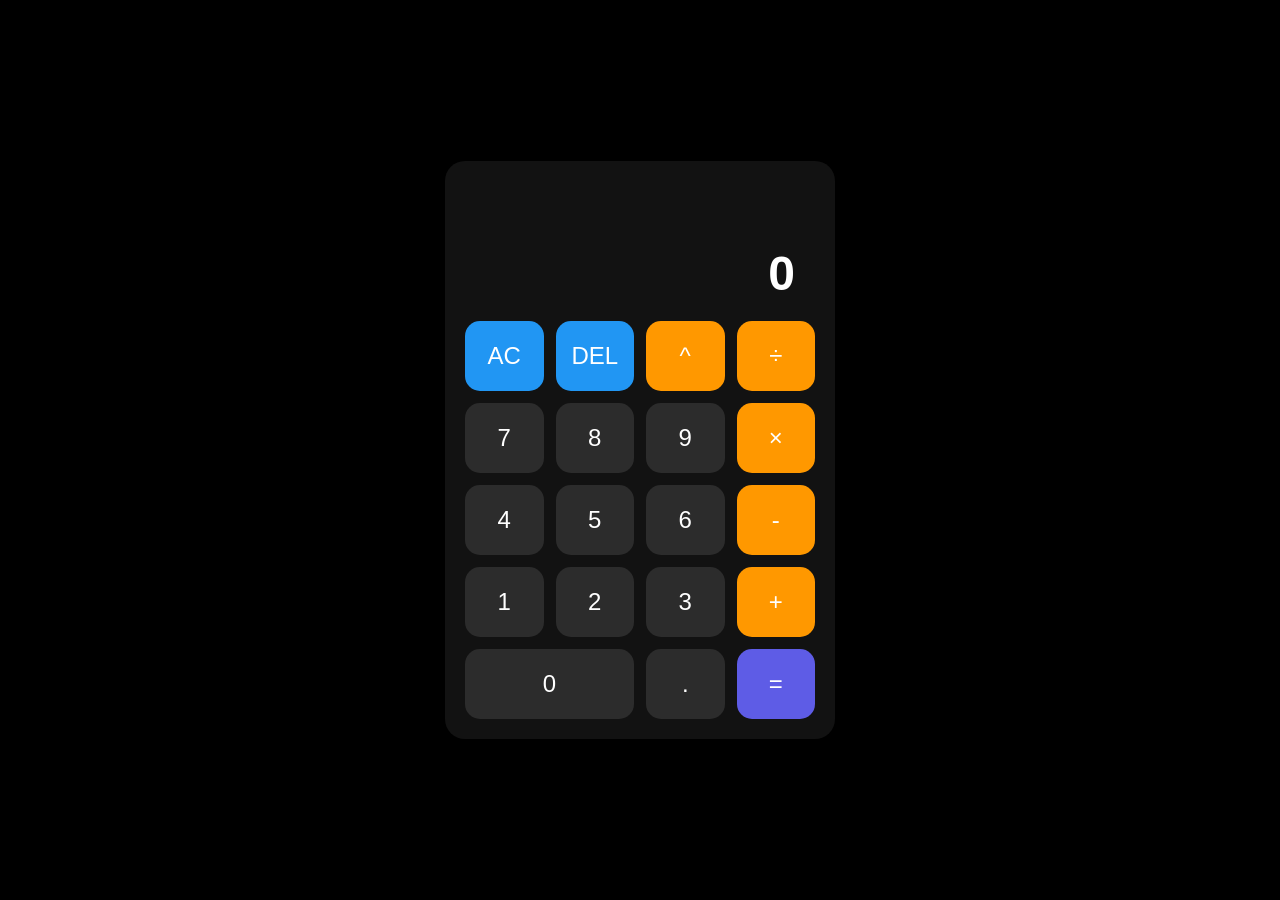
==== index.html @ daede80c "se mejoro el diseño para mobile" ====
<!doctype html>
<html lang="es">
  <head>
    <meta charset="UTF-8" />
    <meta name="viewport" content="width=device-width, initial-scale=1.0" />
    <title>Calculadora PWA</title>
    <link rel="stylesheet" href="/assets/style.css" />
    <!-- Iconos para android -->
    <link rel="manifest" href="manifest.json" />
    <!-- Icono para IOS -->
    <link rel="apple-touch-icon" type="image/png" href="/assets/icons/ios_180.png" />
    <!-- Icono para WEB -->
    <link rel="shortcut icon" type="image/png" href="/assets/icons/favicon.png" />
    <!-- add to homescreen for ios -->
    <meta name="mobile-web-app-capable" content="yes" />
    <meta name="apple-mobile-web-app-title" content="Calculator" />
    <meta name="apple-mobile-web-app-status-bar-style" content="black" />
    <meta name="theme-color" content="#121212" />
  </head>
  <body>
    <div class="calculator">
      <div class="display">
        <div id="history"></div>
        <div id="result">0</div>
      </div>
      <div class="buttons">
        <button class="btn btn-blue" onclick="clearDisplay()">AC</button>
        <button class="btn btn-blue" onclick="deleteLast()">DEL</button>
        <button class="btn btn-orange" onclick="appendOperator('**')">^</button>
        <button class="btn btn-orange" onclick="appendOperator('/')">÷</button>

        <button class="btn" onclick="appendNumber('7')">7</button>
        <button class="btn" onclick="appendNumber('8')">8</button>
        <button class="btn" onclick="appendNumber('9')">9</button>
        <button class="btn btn-orange" onclick="appendOperator('*')">×</button>

        <button class="btn" onclick="appendNumber('4')">4</button>
        <button class="btn" onclick="appendNumber('5')">5</button>
        <button class="btn" onclick="appendNumber('6')">6</button>
        <button class="btn btn-orange" onclick="appendOperator('-')">-</button>

        <button class="btn" onclick="appendNumber('1')">1</button>
        <button class="btn" onclick="appendNumber('2')">2</button>
        <button class="btn" onclick="appendNumber('3')">3</button>
        <button class="btn btn-orange" onclick="appendOperator('+')">+</button>

        <button class="btn btn-zero" onclick="appendNumber('0')">0</button>
        <button class="btn" onclick="appendNumber('.')">.</button>
        <button class="btn btn-purple" onclick="calculate()">=</button>
      </div>
    </div>

    <script src="/assets/script.js"></script>
    <script>
      if ("serviceWorker" in navigator) {
        navigator.serviceWorker.register("sw.js");
      }
    </script>
  </body>
</html>
---- assets/style.css ----
body {
    background-color: #000;
    display: flex;
    justify-content: center;
    align-items: center;
    height: 100vh;
    margin: 0;
    font-family: Arial, sans-serif;
}

.calculator {
    width: 350px;
    background-color: #000;
    padding: 20px;
    border-radius: 20px;
}

.display {
    text-align: right;
    padding: 20px;
    color: white;
    min-height: 100px;
    display: flex;
    flex-direction: column;
    justify-content: flex-end;
}

#history {
    font-size: 1.2rem;
    color: #888;
    margin-bottom: 5px;
    height: 1.5em;
}

#result {
    font-size: 3rem;
    font-weight: bold;
    overflow-x: auto;
}

.buttons {
    display: grid;
    grid-template-columns: repeat(4, 1fr);
    gap: 12px;
}

.btn {
    height: 70px;
    border: none;
    border-radius: 15px; /* Estilo primeras imágenes */
    font-size: 1.5rem;
    cursor: pointer;
    background-color: #2c2c2c;
    color: white;
    transition: filter 0.2s;
}

.btn:active {
    filter: brightness(1.5);
}

/* Colores de la tercera imagen */
.btn-blue { background-color: #2196F3; }
.btn-orange { background-color: #FF9800; }
.btn-purple { background-color: #5E5CE6; }

.btn-zero {
    grid-column: span 2;
}

@media (min-width: 900px) {
    
    body {
      background-color: #000;
      display: flex;
      justify-content: center;
      align-items: center;
      height: 100vh;
      margin: 0;
      font-family: Arial, sans-serif;
    }
    
    .calculator {
      width: 350px;
      background-color: #121212;
      padding: 20px;
      border-radius: 20px;
  }
}
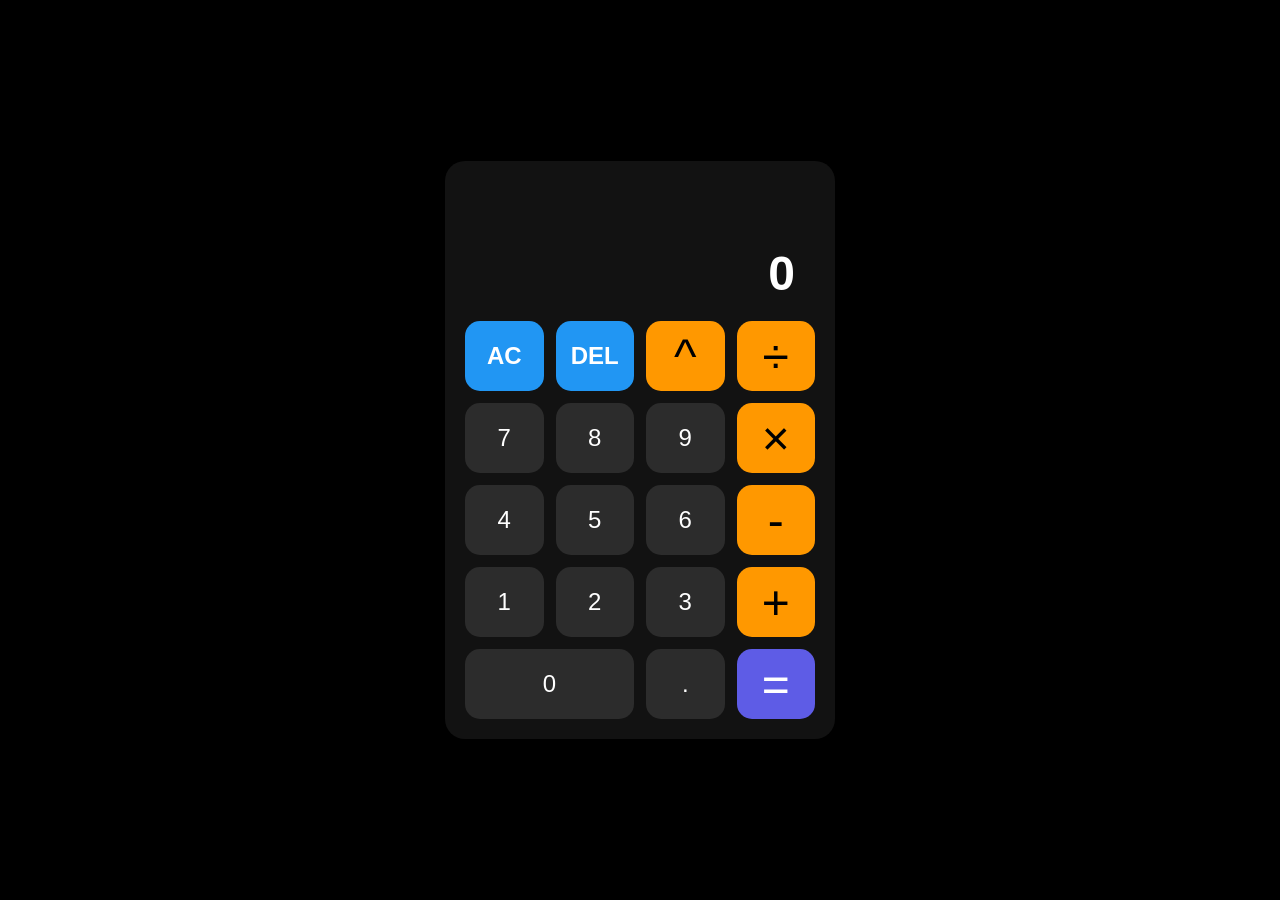
==== commit b9622037: "se agregaron iconos en totalmente SVG para calidad" ====
--- a/index.html
+++ b/index.html
@@ -8,9 +8,9 @@
     <!-- Iconos para android -->
     <link rel="manifest" href="manifest.json" />
     <!-- Icono para IOS -->
-    <link rel="apple-touch-icon" type="image/png" href="/assets/icons/ios_180.png" />
+    <link rel="apple-touch-icon" type="image/png" href="/assets/icons/icon-180.svg" />
     <!-- Icono para WEB -->
-    <link rel="shortcut icon" type="image/png" href="/assets/icons/favicon.png" />
+    <link rel="shortcut icon" type="image/png" href="/assets/icons/favicon.svg" />
     <!-- add to homescreen for ios -->
     <meta name="mobile-web-app-capable" content="yes" />
     <meta name="apple-mobile-web-app-title" content="Calculator" />
--- a/assets/style.css
+++ b/assets/style.css
@@ -1,4 +1,85 @@
 body {
+  background-color: #000;
+  display: flex;
+  justify-content: center;
+  align-items: center;
+  height: 100vh;
+  margin: 0;
+  font-family: Arial, sans-serif;
+}
+
+.calculator {
+  width: 350px;
+  background-color: #000;
+  padding: 20px;
+  border-radius: 20px;
+}
+
+.display {
+  text-align: right;
+  padding: 20px;
+  color: white;
+  min-height: 100px;
+  display: flex;
+  flex-direction: column;
+  justify-content: flex-end;
+}
+
+#history {
+  font-size: 1.2rem;
+  color: #888;
+  margin-bottom: 5px;
+  height: 1.5em;
+}
+
+#result {
+  font-size: 3rem;
+  font-weight: bold;
+  overflow-x: auto;
+}
+
+.buttons {
+  display: grid;
+  grid-template-columns: repeat(4, 1fr);
+  gap: 12px;
+}
+
+.btn {
+  height: 70px;
+  border: none;
+  border-radius: 15px; /* Estilo primeras imágenes */
+  font-size: 1.5rem;
+  cursor: pointer;
+  background-color: #2c2c2c;
+  color: white;
+  transition: filter 0.2s;
+}
+
+.btn:active {
+  filter: brightness(1.5);
+}
+
+/* Colores de la tercera imagen */
+.btn-blue {
+  background-color: #2196f3;
+  font-weight: bold;
+}
+.btn-orange {
+  background-color: #ff9800;
+  color: #000;
+  font-size: 3em;
+}
+.btn-purple {
+  background-color: #5e5ce6;
+  font-size: 3em;
+}
+
+.btn-zero {
+  grid-column: span 2;
+}
+
+@media (min-width: 900px) {
+  body {
     background-color: #000;
     display: flex;
     justify-content: center;
@@ -6,85 +87,12 @@
     height: 100vh;
     margin: 0;
     font-family: Arial, sans-serif;
-}
+  }
 
-.calculator {
+  .calculator {
     width: 350px;
-    background-color: #000;
+    background-color: #121212;
     padding: 20px;
     border-radius: 20px;
-}
-
-.display {
-    text-align: right;
-    padding: 20px;
-    color: white;
-    min-height: 100px;
-    display: flex;
-    flex-direction: column;
-    justify-content: flex-end;
-}
-
-#history {
-    font-size: 1.2rem;
-    color: #888;
-    margin-bottom: 5px;
-    height: 1.5em;
-}
-
-#result {
-    font-size: 3rem;
-    font-weight: bold;
-    overflow-x: auto;
-}
-
-.buttons {
-    display: grid;
-    grid-template-columns: repeat(4, 1fr);
-    gap: 12px;
-}
-
-.btn {
-    height: 70px;
-    border: none;
-    border-radius: 15px; /* Estilo primeras imágenes */
-    font-size: 1.5rem;
-    cursor: pointer;
-    background-color: #2c2c2c;
-    color: white;
-    transition: filter 0.2s;
-}
-
-.btn:active {
-    filter: brightness(1.5);
-}
-
-/* Colores de la tercera imagen */
-.btn-blue { background-color: #2196F3; }
-.btn-orange { background-color: #FF9800; }
-.btn-purple { background-color: #5E5CE6; }
-
-.btn-zero {
-    grid-column: span 2;
-}
-
-@media (min-width: 900px) {
-    
-    body {
-      background-color: #000;
-      display: flex;
-      justify-content: center;
-      align-items: center;
-      height: 100vh;
-      margin: 0;
-      font-family: Arial, sans-serif;
-    }
-    
-    .calculator {
-      width: 350px;
-      background-color: #121212;
-      padding: 20px;
-      border-radius: 20px;
   }
 }
-
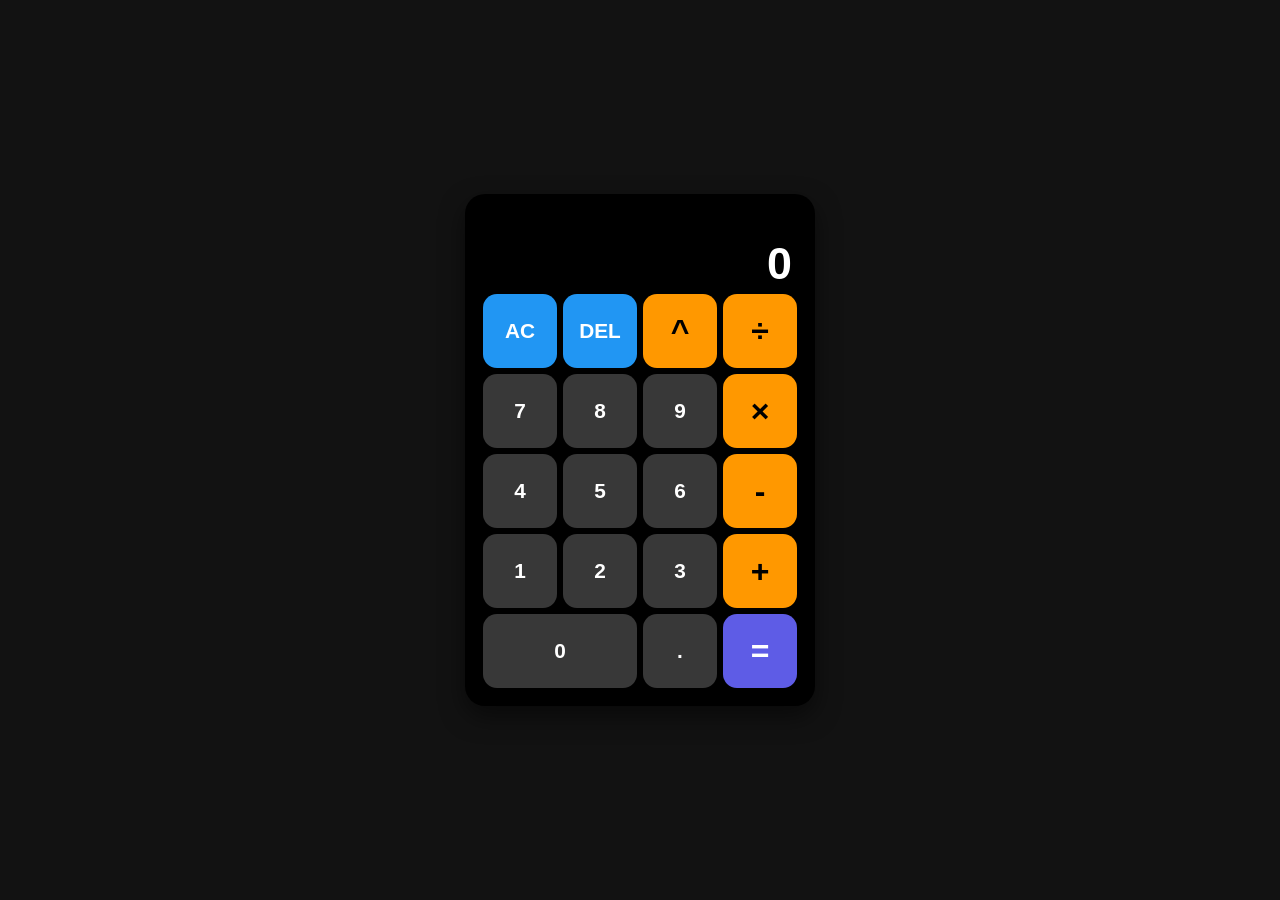
==== commit b17f901f: "Se mejoran los iconos y se mejoro el responsive para mobile" ====
--- a/index.html
+++ b/index.html
@@ -6,7 +6,7 @@
     <title>Calculadora PWA</title>
     <link rel="stylesheet" href="/assets/style.css" />
     <!-- Iconos para android -->
-    <link rel="manifest" href="manifest.json" />
+    <link rel="manifest" href="/manifest.json" />
     <!-- Icono para IOS -->
     <link rel="apple-touch-icon" type="image/png" href="/assets/icons/icon-180.svg" />
     <!-- Icono para WEB -->
--- a/assets/style.css
+++ b/assets/style.css
@@ -1,39 +1,54 @@
+* {
+  -webkit-tap-highlight-color: transparent;
+  outline: none;
+  user-select: none;
+  box-sizing: border-box;
+}
+
 body {
-  background-color: #000;
+  background-color: #121212;
   display: flex;
   justify-content: center;
   align-items: center;
   height: 100vh;
+  height: 100dvh;
   margin: 0;
   font-family: Arial, sans-serif;
+  overflow: hidden;
 }
 
 .calculator {
-  width: 350px;
-  background-color: #000;
-  padding: 20px;
-  border-radius: 20px;
+  width: 100%;
+  max-width: 400px;
+  height: 100%;
+  max-height: 100dvh;
+  background-color: #121212;
+  padding: 8px 12px;
+  border-radius: 0;
+  display: flex;
+  flex-direction: column;
+  justify-content: flex-end;
 }
 
 .display {
   text-align: right;
-  padding: 20px;
+  padding: 5px;
   color: white;
-  min-height: 100px;
+  flex-grow: 1;
   display: flex;
   flex-direction: column;
   justify-content: flex-end;
 }
 
 #history {
-  font-size: 1.2rem;
+  font-size: 1rem;
   color: #888;
-  margin-bottom: 5px;
-  height: 1.5em;
+  margin-bottom: 2px;
+  min-height: 1.2rem;
 }
 
 #result {
-  font-size: 3rem;
+  font-size: 2.8rem;
   font-weight: bold;
   overflow-x: auto;
 }
@@ -41,25 +56,30 @@
 .buttons {
   display: grid;
   grid-template-columns: repeat(4, 1fr);
-  gap: 12px;
+  gap: 6px;
+  padding-bottom: env(safe-area-inset-bottom);
 }
 
 .btn {
-  height: 70px;
+  aspect-ratio: 1 / 1;
+  width: 100%;
   border: none;
-  border-radius: 15px; /* Estilo primeras imágenes */
-  font-size: 1.5rem;
+  border-radius: 14px;
+  font-size: 1.3rem;
+  font-weight: bold;
   cursor: pointer;
-  background-color: #2c2c2c;
+  background-color: #383838;
   color: white;
-  transition: filter 0.2s;
+  display: flex;
+  align-items: center;
+  justify-content: center;
+  transition: filter 0.1s;
 }
 
 .btn:active {
-  filter: brightness(1.5);
+  filter: brightness(1.4);
 }
 
-/* Colores de la tercera imagen */
 .btn-blue {
   background-color: #2196f3;
   font-weight: bold;
@@ -67,32 +87,31 @@
 .btn-orange {
   background-color: #ff9800;
   color: #000;
-  font-size: 3em;
+  font-size: 2rem;
 }
 .btn-purple {
   background-color: #5e5ce6;
-  font-size: 3em;
+  font-size: 2rem;
 }
 
 .btn-zero {
   grid-column: span 2;
+  aspect-ratio: auto;
+  height: 100%;
 }
 
-@media (min-width: 900px) {
+@media (min-width: 1024px) {
   body {
-    background-color: #000;
-    display: flex;
-    justify-content: center;
-    align-items: center;
-    height: 100vh;
-    margin: 0;
-    font-family: Arial, sans-serif;
+    background-color: #121212;
   }
 
   .calculator {
     width: 350px;
-    background-color: #121212;
-    padding: 20px;
+    height: auto;
+    max-height: none;
+    background-color: #000;
+    padding: 18px;
     border-radius: 20px;
+    box-shadow: 0 10px 25px rgba(0, 0, 0, 0.5);
   }
 }
